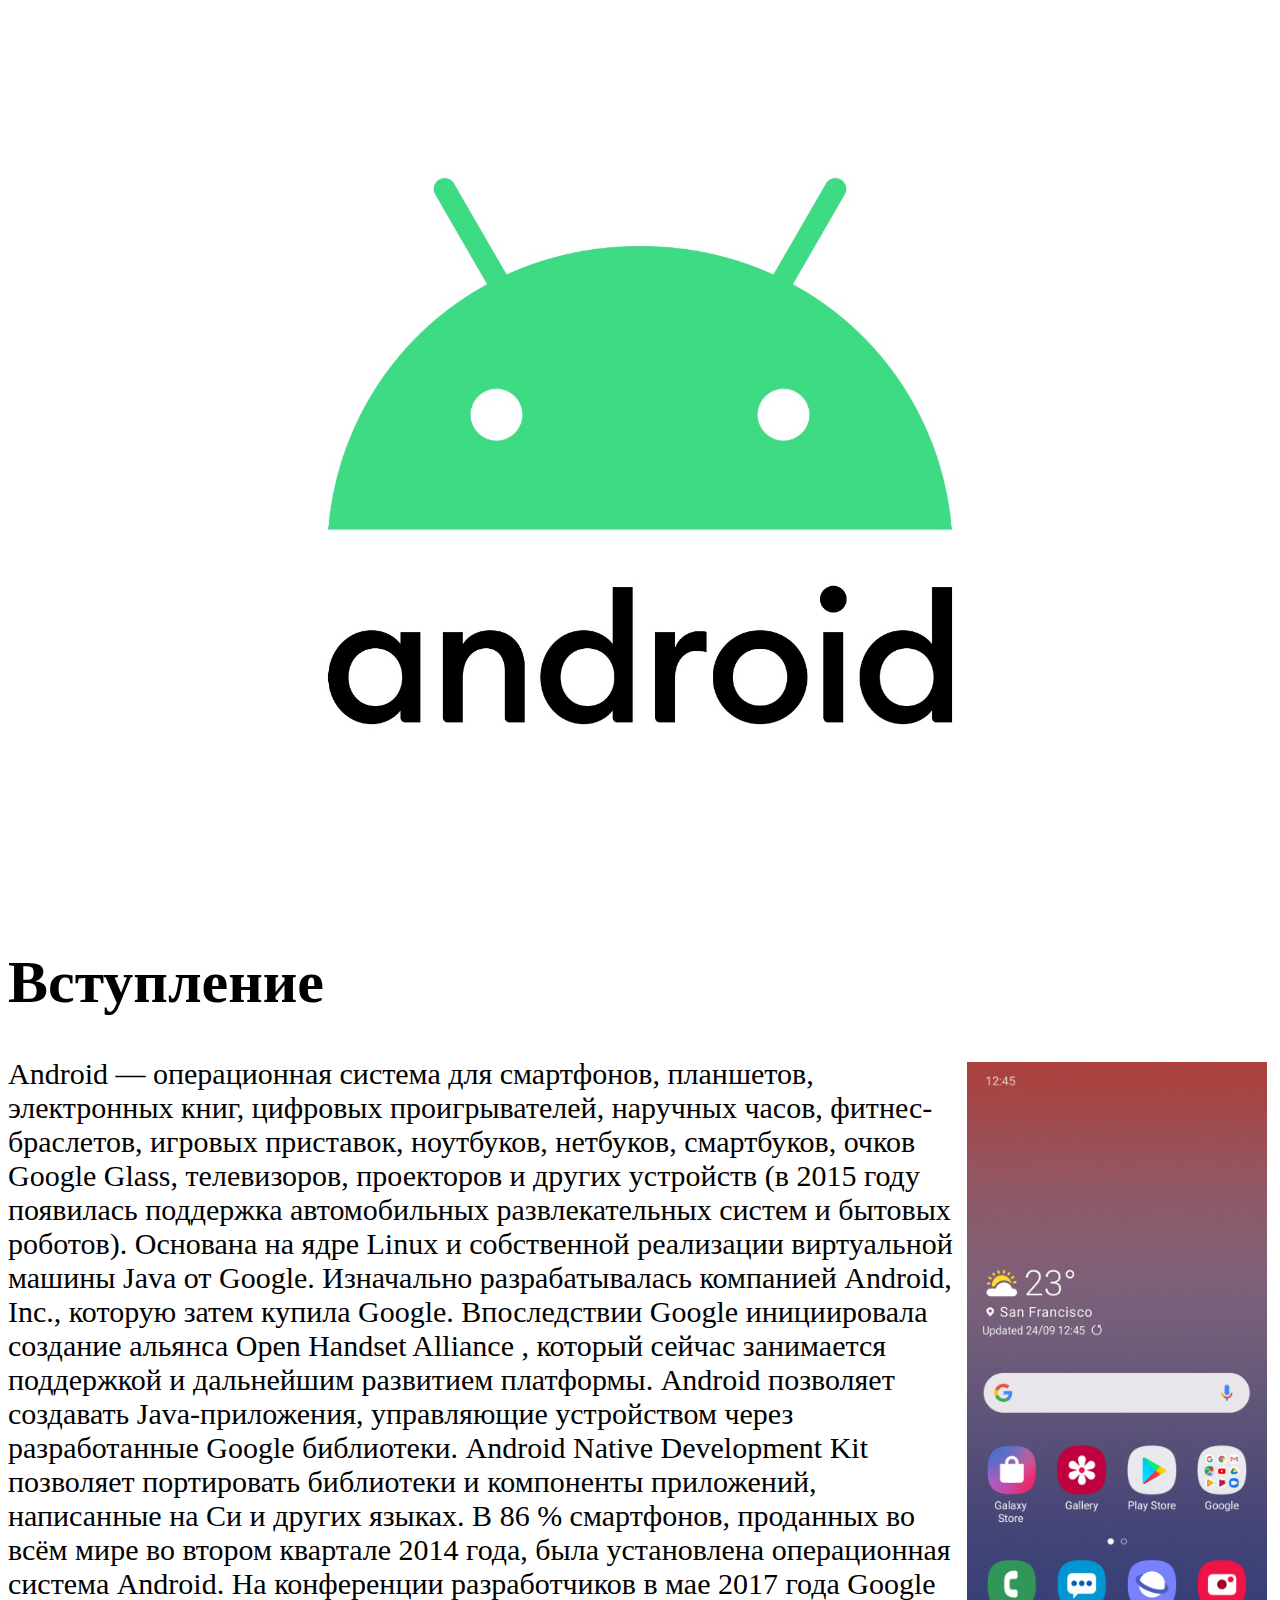
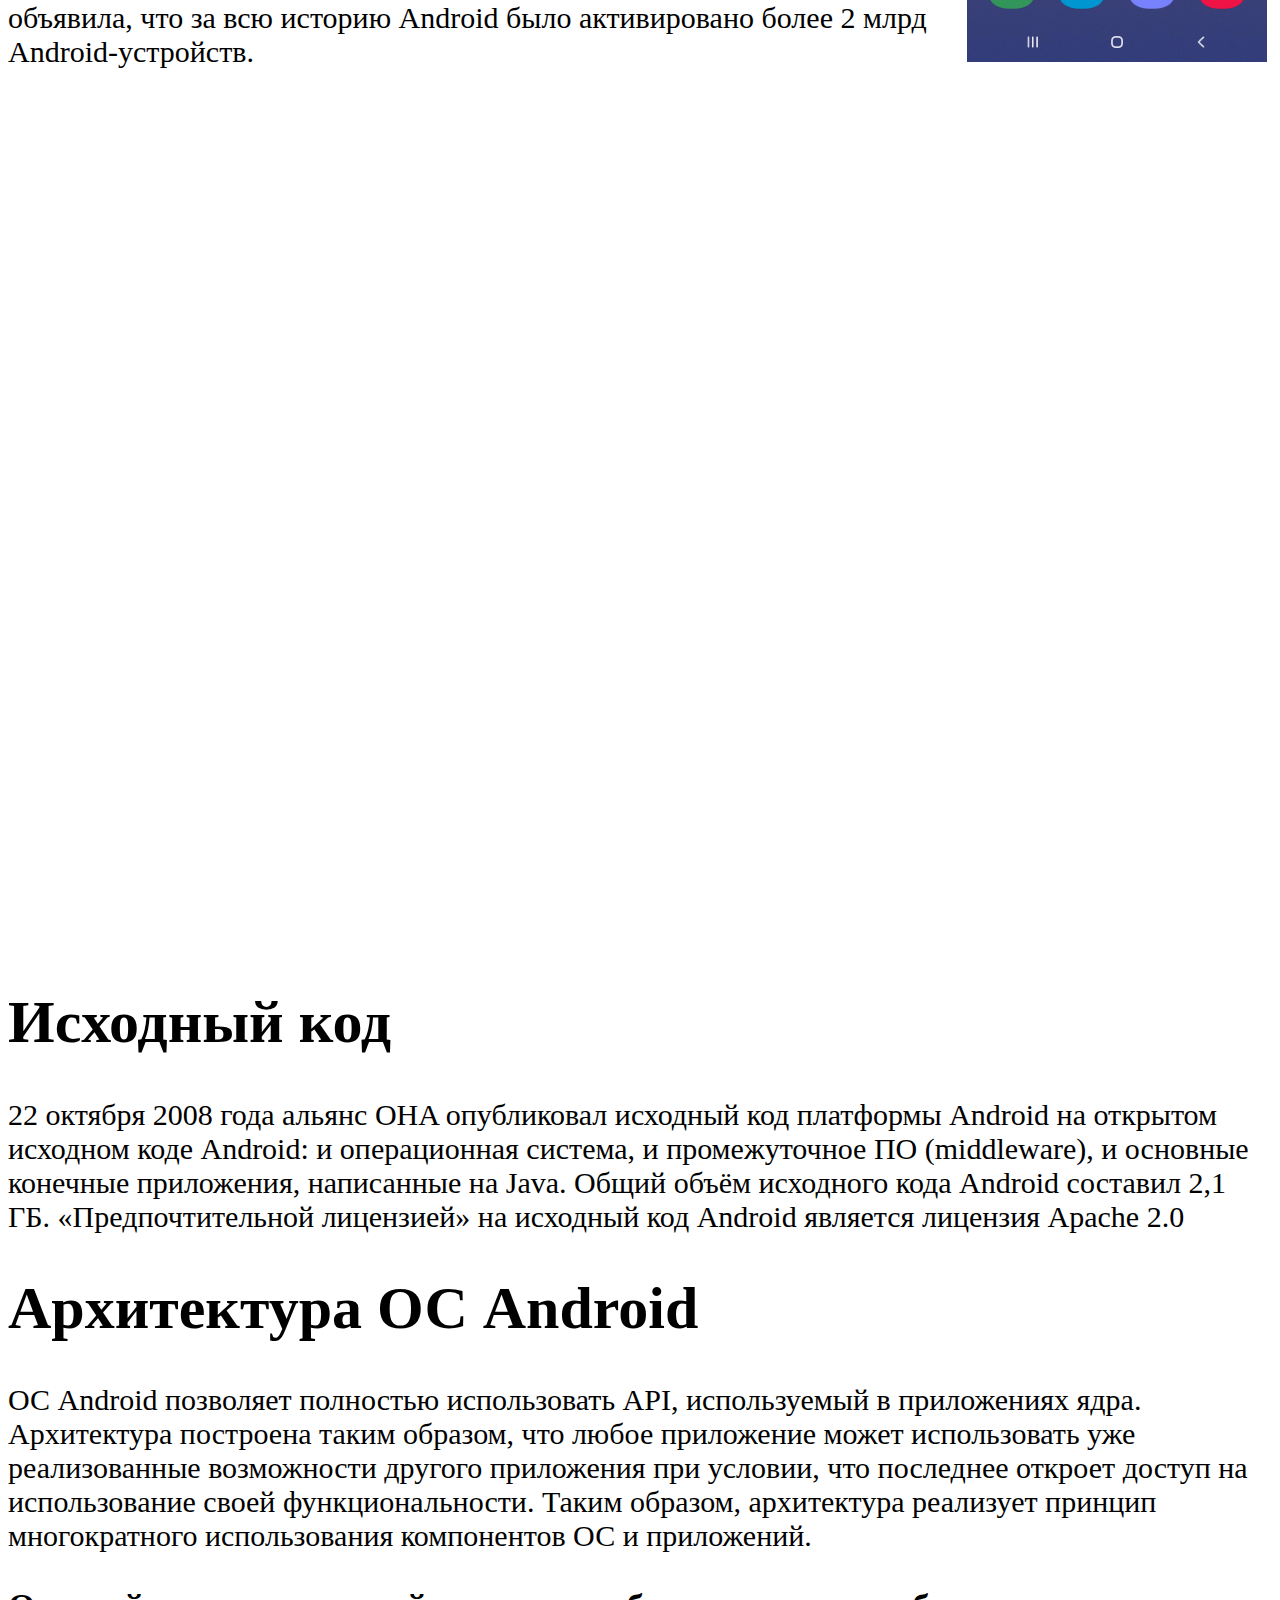
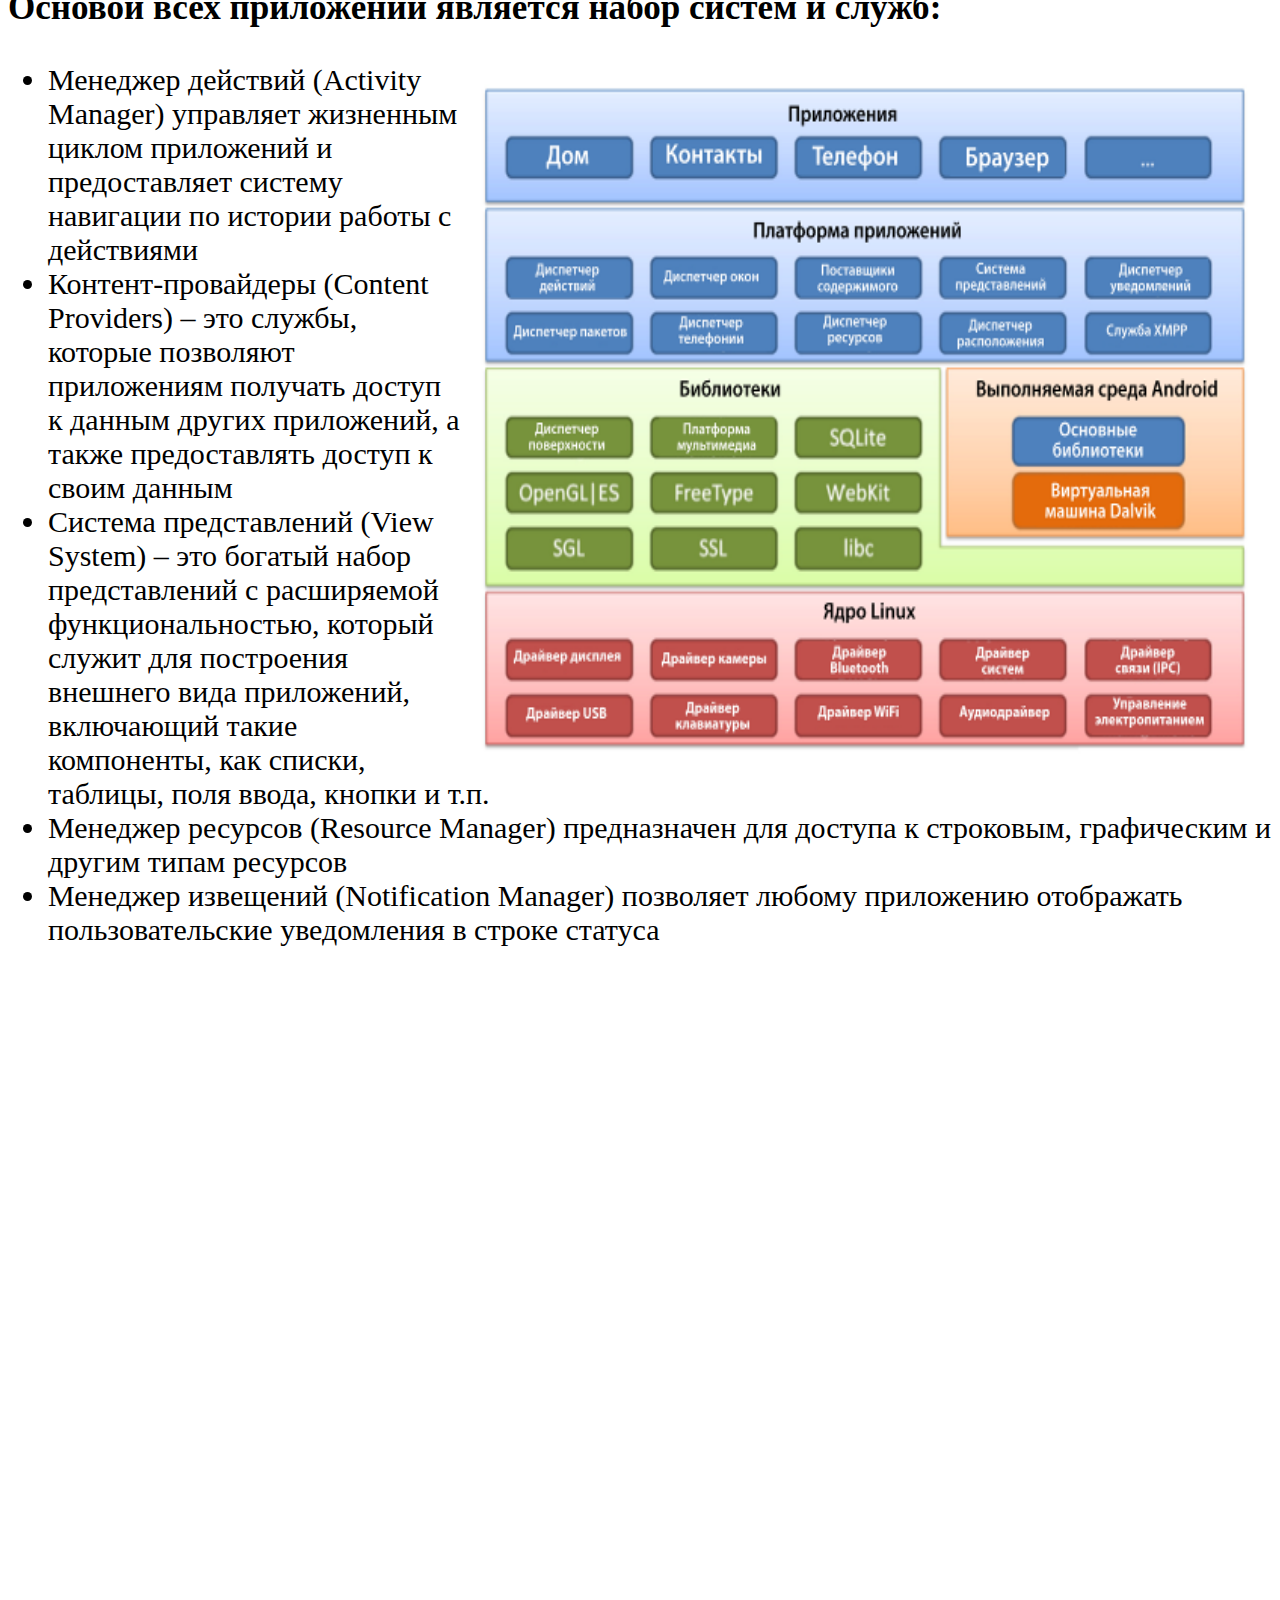
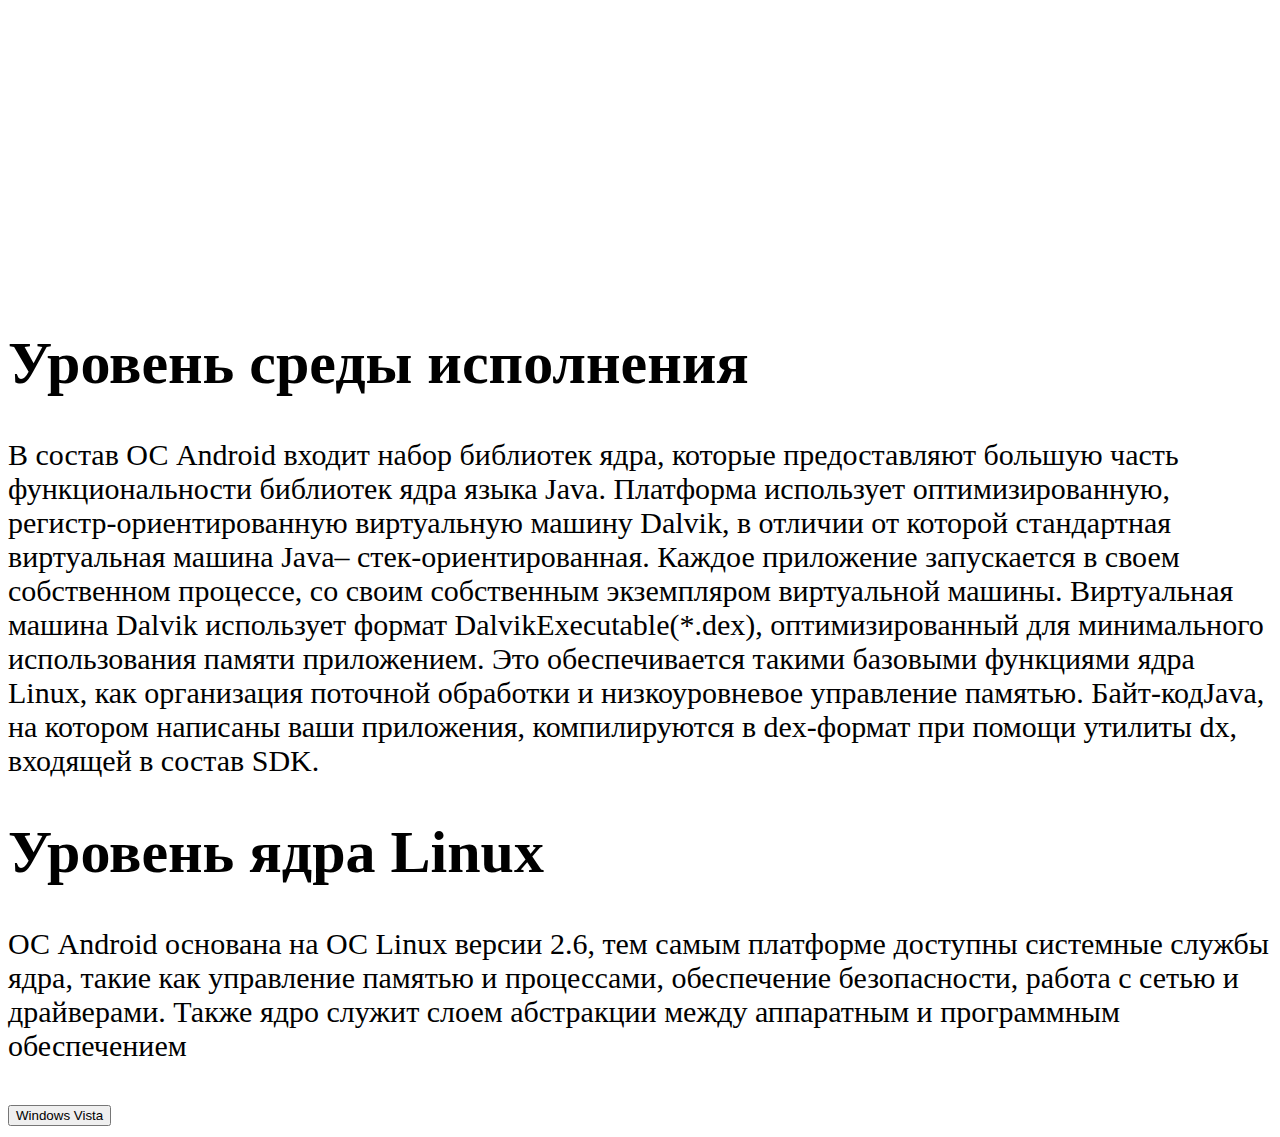
==== index2.html @ 5aaa7a85 "windows and android" ====
<!doctype html>
<html lang="ru">
  <head>
    <meta charset="utf-8">
    <meta name="viewport" content="width=device-width, initial-scale=1, shrink-to-fit=no">
    <link rel="stylesheet" href="https://stackpath.bootstrapcdn.com/bootstrap/4.5.0/css/bootstrap.min.css" integrity="sha384-9aIt2nRpC12Uk9gS9baDl411NQApFmC26EwAOH8WgZl5MYYxFfc+NcPb1dKGj7Sk" crossorigin="anonymous">
    <link rel="stylesheet" href="main.css">
    <title></title>
  </head>
  <body>
    <div class="parallax4"></div>

    <div style="height:700px;background-color:rgba(255, 255, 255, 0.685);font-size:30px" class="p-5 m-5">
    <h1>Вступление</h1>
    <p class="text-justify"> 
          <img src="img/screen-0.jpg"  width="300" height="600"  align="right" vspace="5" hspace="5">
        Android  — операционная система для смартфонов, планшетов, электронных книг, цифровых проигрывателей, наручных часов, фитнес-браслетов, игровых приставок, ноутбуков, нетбуков, смартбуков, очков Google Glass, телевизоров, проекторов и других устройств (в 2015 году появилась поддержка автомобильных развлекательных систем и бытовых роботов).
      
        Основана на ядре Linux и собственной реализации виртуальной машины Java от Google. Изначально разрабатывалась компанией Android, Inc., которую затем купила Google. Впоследствии Google инициировала создание альянса Open Handset Alliance , который сейчас занимается поддержкой и дальнейшим развитием платформы. Android позволяет создавать Java-приложения, управляющие устройством через разработанные Google библиотеки. Android Native Development Kit позволяет портировать библиотеки и компоненты приложений, написанные на Си и других языках.
        
        В 86 % смартфонов, проданных во всём мире во втором квартале 2014 года, была установлена операционная система Android. На конференции разработчиков в мае 2017 года Google объявила, что за всю историю Android было активировано более 2 млрд Android-устройств.
    </p>
    
    </div>

    <div class="parallax5"></div>
    <div style="height:1600px;background-color:rgba(255, 255, 255, 0.685);font-size:30px" class="p-5 m-5">
        <h1>Иcходный код</h1>
        <p class="text-justify">
            22 октября 2008 года альянс OHA опубликовал исходный код платформы Android на открытом исходном коде Android: и операционная система, и промежуточное ПО (middleware), и основные конечные приложения, написанные на Java. Общий объём исходного кода Android составил 2,1 ГБ. «Предпочтительной лицензией» на исходный код Android является лицензия Apache 2.0
        </p>
        <h1>Архитектура ОС Android</h1>
        <p class="text-justify">
            ОС Android позволяет полностью использовать API, используемый в приложениях ядра. Архитектура построена таким образом, что любое приложение может использовать уже реализованные возможности другого приложения при условии, что последнее откроет доступ на использование своей функциональности. Таким образом, архитектура реализует принцип многократного использования компонентов ОС и приложений.
        <h3> Основой всех приложений является набор систем и служб:</h3>    
        <img src="img/image002.png"  width="800" height="700"  align="right" vspace="5" hspace="5">
            <ul>
                <li> Менеджер действий (Activity Manager) управляет жизненным циклом приложений и предоставляет систему навигации по истории работы с действиями</li>
                <li> Контент-провайдеры (Content Providers) – это службы, которые позволяют приложениям получать доступ к данным других приложений, а также предоставлять доступ к своим данным</li>
                <li> Система представлений (View System) – это богатый набор представлений с расширяемой функциональностью, который служит для построения внешнего вида приложений, включающий такие компоненты, как списки, таблицы, поля ввода, кнопки и т.п.</li>
                <li> Менеджер ресурсов (Resource Manager) предназначен для доступа к строковым, графическим и другим типам ресурсов</li>
                <li> Менеджер извещений (Notification Manager) позволяет любому приложению отображать пользовательские уведомления в строке статуса</li>
            </ul>
        
        </p>
        </div>

        <div class="parallax6"></div>
        <div style="height:800px;background-color:rgba(255, 255, 255, 0.685);font-size:30px" class="p-5 m-5">
            <h1>Уровень среды исполнения</h1>
            <p class="text-justify">
                В состав ОС Android входит набор библиотек ядра, которые предоставляют большую часть функциональности библиотек ядра языка Java.
                Платформа использует оптимизированную, регистр-ориентированную виртуальную машину Dalvik, в отличии от которой стандартная виртуальная машина Java– стек-ориентированная. Каждое приложение запускается в своем собственном процессе, со своим собственным экземпляром виртуальной машины. Виртуальная машина Dalvik использует формат DalvikExecutable(*.dex), оптимизированный для минимального использования памяти приложением. Это обеспечивается такими базовыми функциями ядра Linux, как организация поточной обработки и низкоуровневое управление памятью. Байт-кодJava, на котором написаны ваши приложения, компилируются в dex-формат при помощи утилиты dx, входящей в состав SDK.
            </p>
            <h1>Уровень ядра Linux</h1>
            <p class="text-justify">
                ОС Android основана на ОС Linux версии 2.6, тем самым платформе доступны системные службы ядра, такие как управление памятью и процессами, обеспечение безопасности, работа с сетью и драйверами. Также ядро служит слоем абстракции между аппаратным и программным обеспечением 
            </p>
            <a href="index.html">
            <button type="button" class="btn btn-primary"> Windows Vista </button>
            </a>
            </div>
    <script src="https://code.jquery.com/jquery-3.5.1.slim.min.js" integrity="sha384-DfXdz2htPH0lsSSs5nCTpuj/zy4C+OGpamoFVy38MVBnE+IbbVYUew+OrCXaRkfj" crossorigin="anonymous"></script>
    <script src="https://cdn.jsdelivr.net/npm/popper.js@1.16.0/dist/umd/popper.min.js" integrity="sha384-Q6E9RHvbIyZFJoft+2mJbHaEWldlvI9IOYy5n3zV9zzTtmI3UksdQRVvoxMfooAo" crossorigin="anonymous"></script>
    <script src="https://stackpath.bootstrapcdn.com/bootstrap/4.5.0/js/bootstrap.min.js" integrity="sha384-OgVRvuATP1z7JjHLkuOU7Xw704+h835Lr+6QL9UvYjZE3Ipu6Tp75j7Bh/kR0JKI" crossorigin="anonymous"></script>
  </body>
</html>
---- main.css ----
.parallax {
    background-image: url("img/Vista.png");
    min-height: 900px; 
    background-attachment: fixed;
    background-position: center;
    background-repeat: no-repeat;
    background-size: cover;
  }
  .parallax2 {
    background-image: url("img/win.jpg");
    min-height: 900px; 
    background-attachment: fixed;
    background-position: center;
    background-repeat: no-repeat;
    background-size: cover;
  }
  .parallax3 {
    background-image: url("img/Windowsvista.jpg");
    min-height: 900px; 
    background-attachment: fixed;
    background-position: center;
    background-repeat: no-repeat;
    background-size: cover;
  }
a:visited{
    color: white;
}
a:active{
    color: white;
}
.parallax4 {
    background-image: url("img/Android_logo.jpg");
    min-height: 900px; 
    background-attachment: fixed;
    background-position: center;
    background-repeat: no-repeat;
    background-size: cover;
  }
  .parallax5 {
    background-image: url("img/google-android_large.png");
    min-height: 900px; 
    background-attachment: fixed;
    background-position: center;
    background-repeat: no-repeat;
    background-size: cover;
  }
  .parallax6 {
    background-image: url("img/1_rpu-OuiHBtkOLNGzpcXdsQ.png");
    min-height: 900px; 
    background-attachment: fixed;
    background-position: center;
    background-repeat: no-repeat;
    background-size: cover;
  }
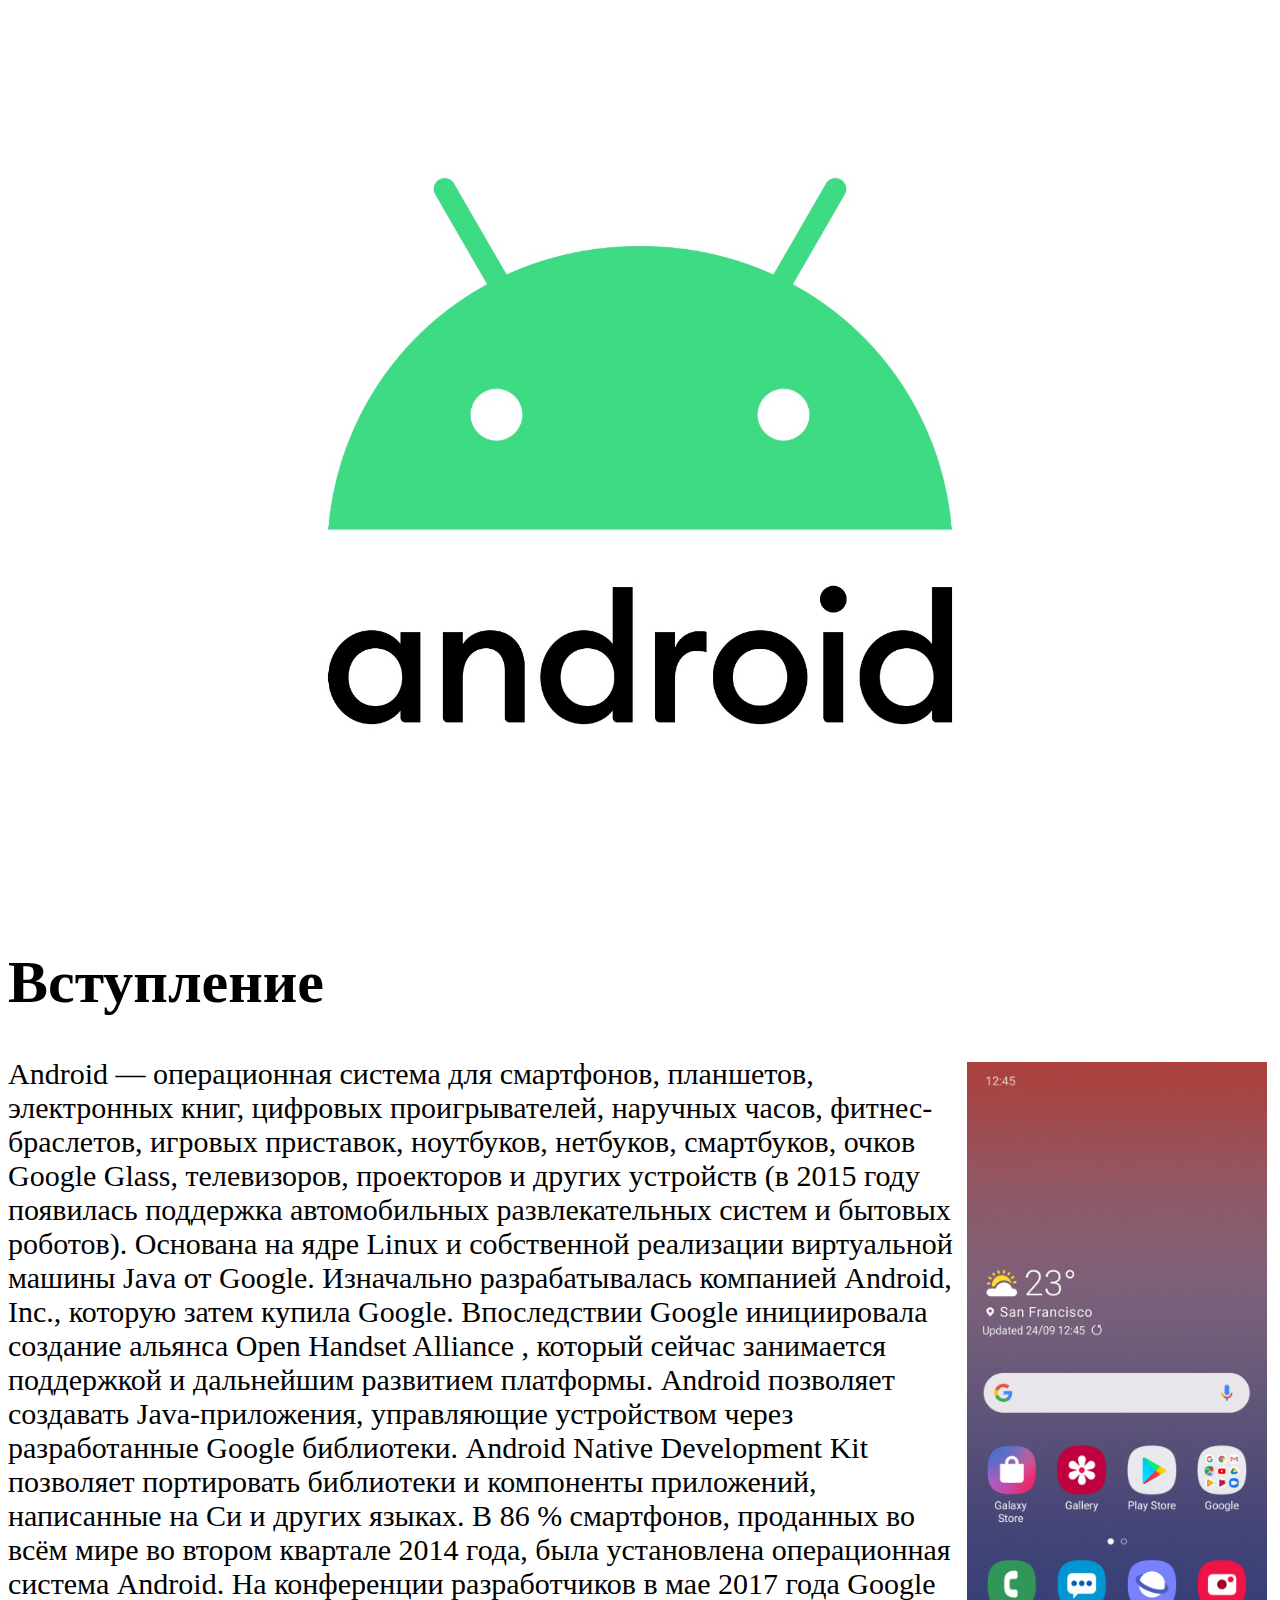
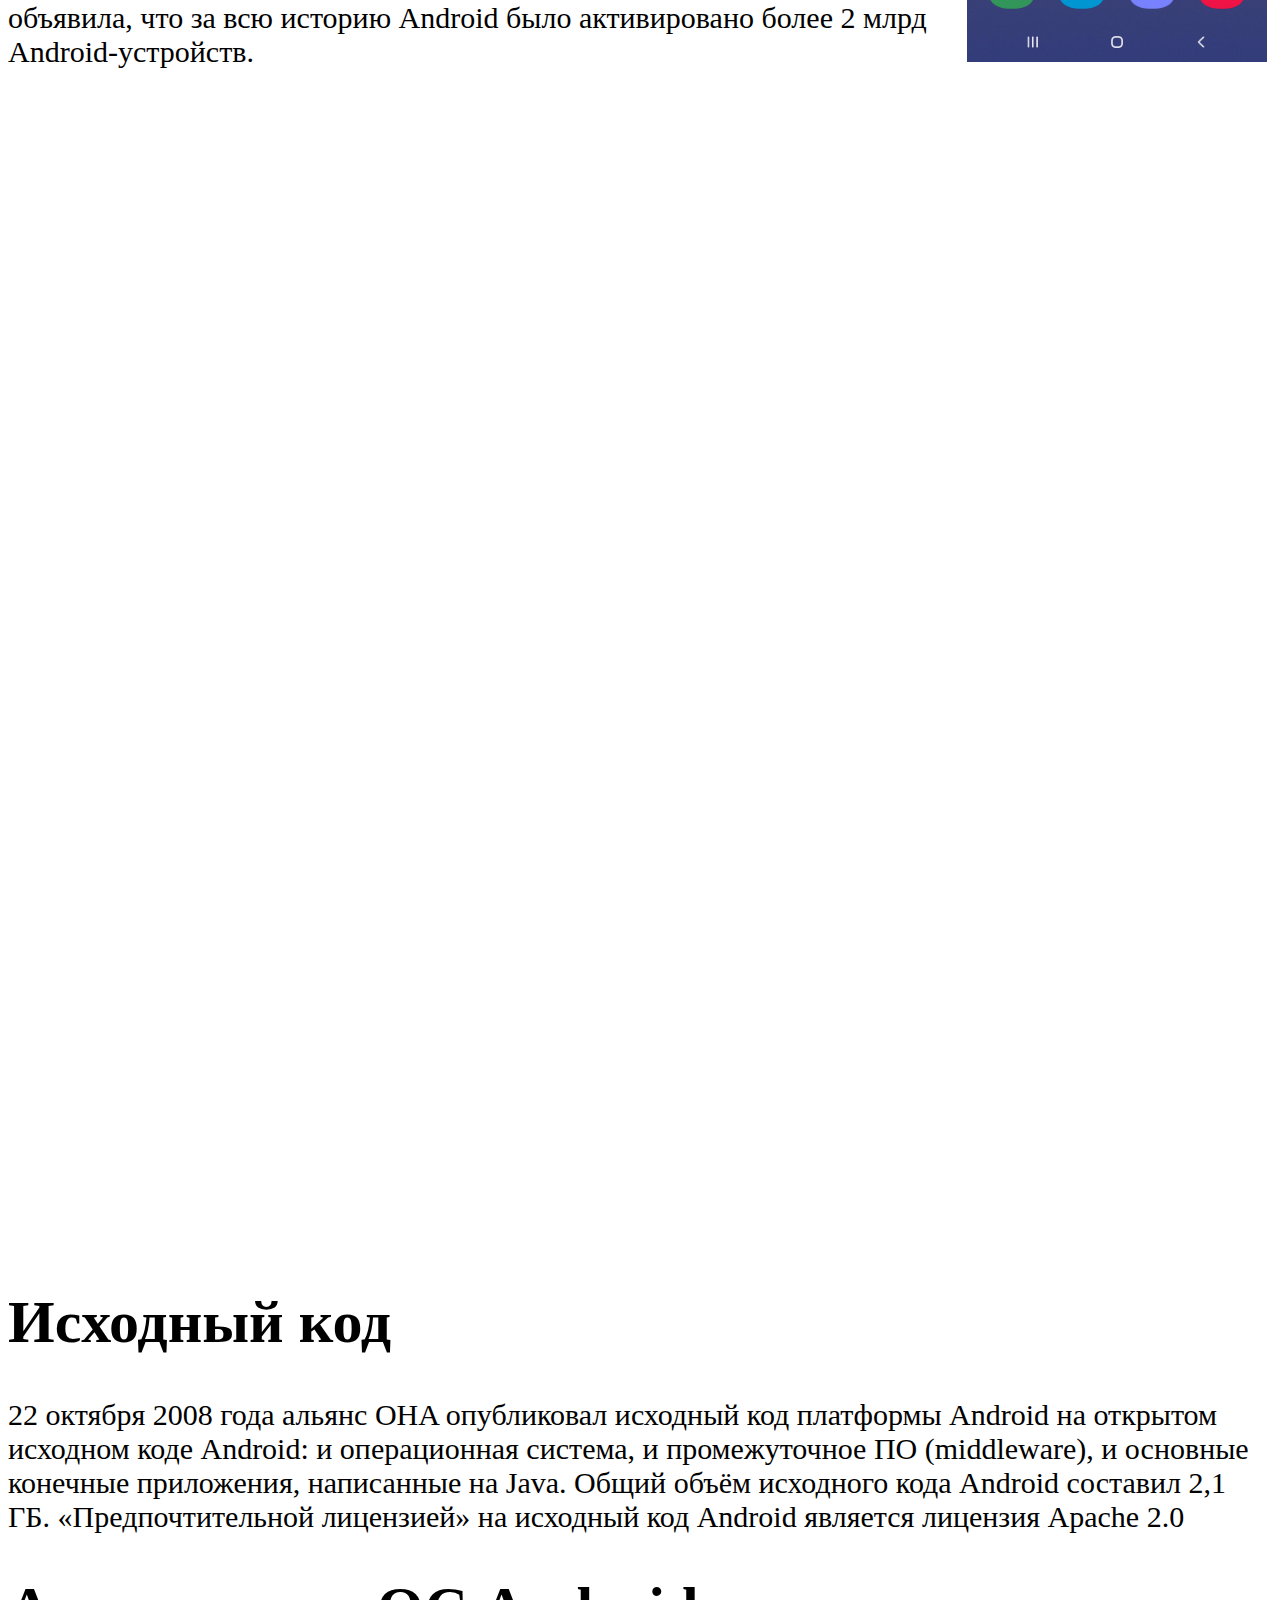
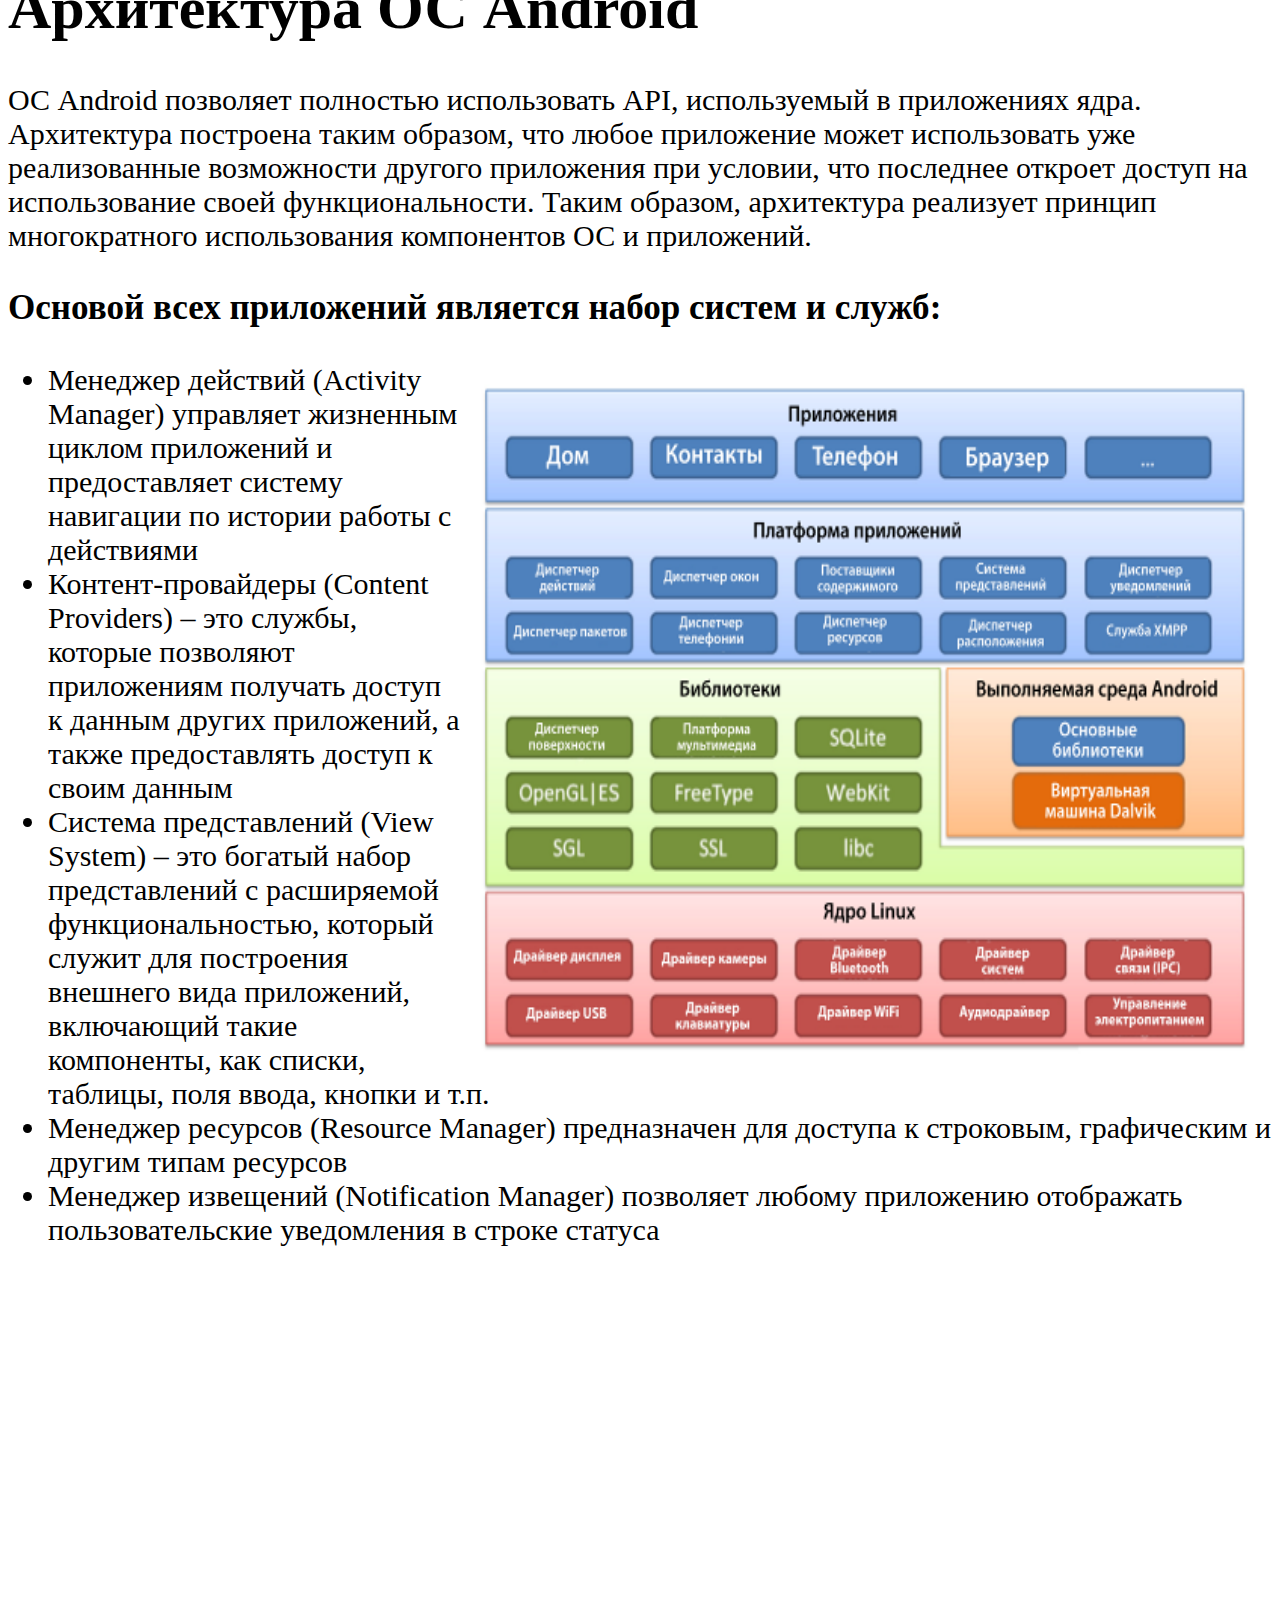
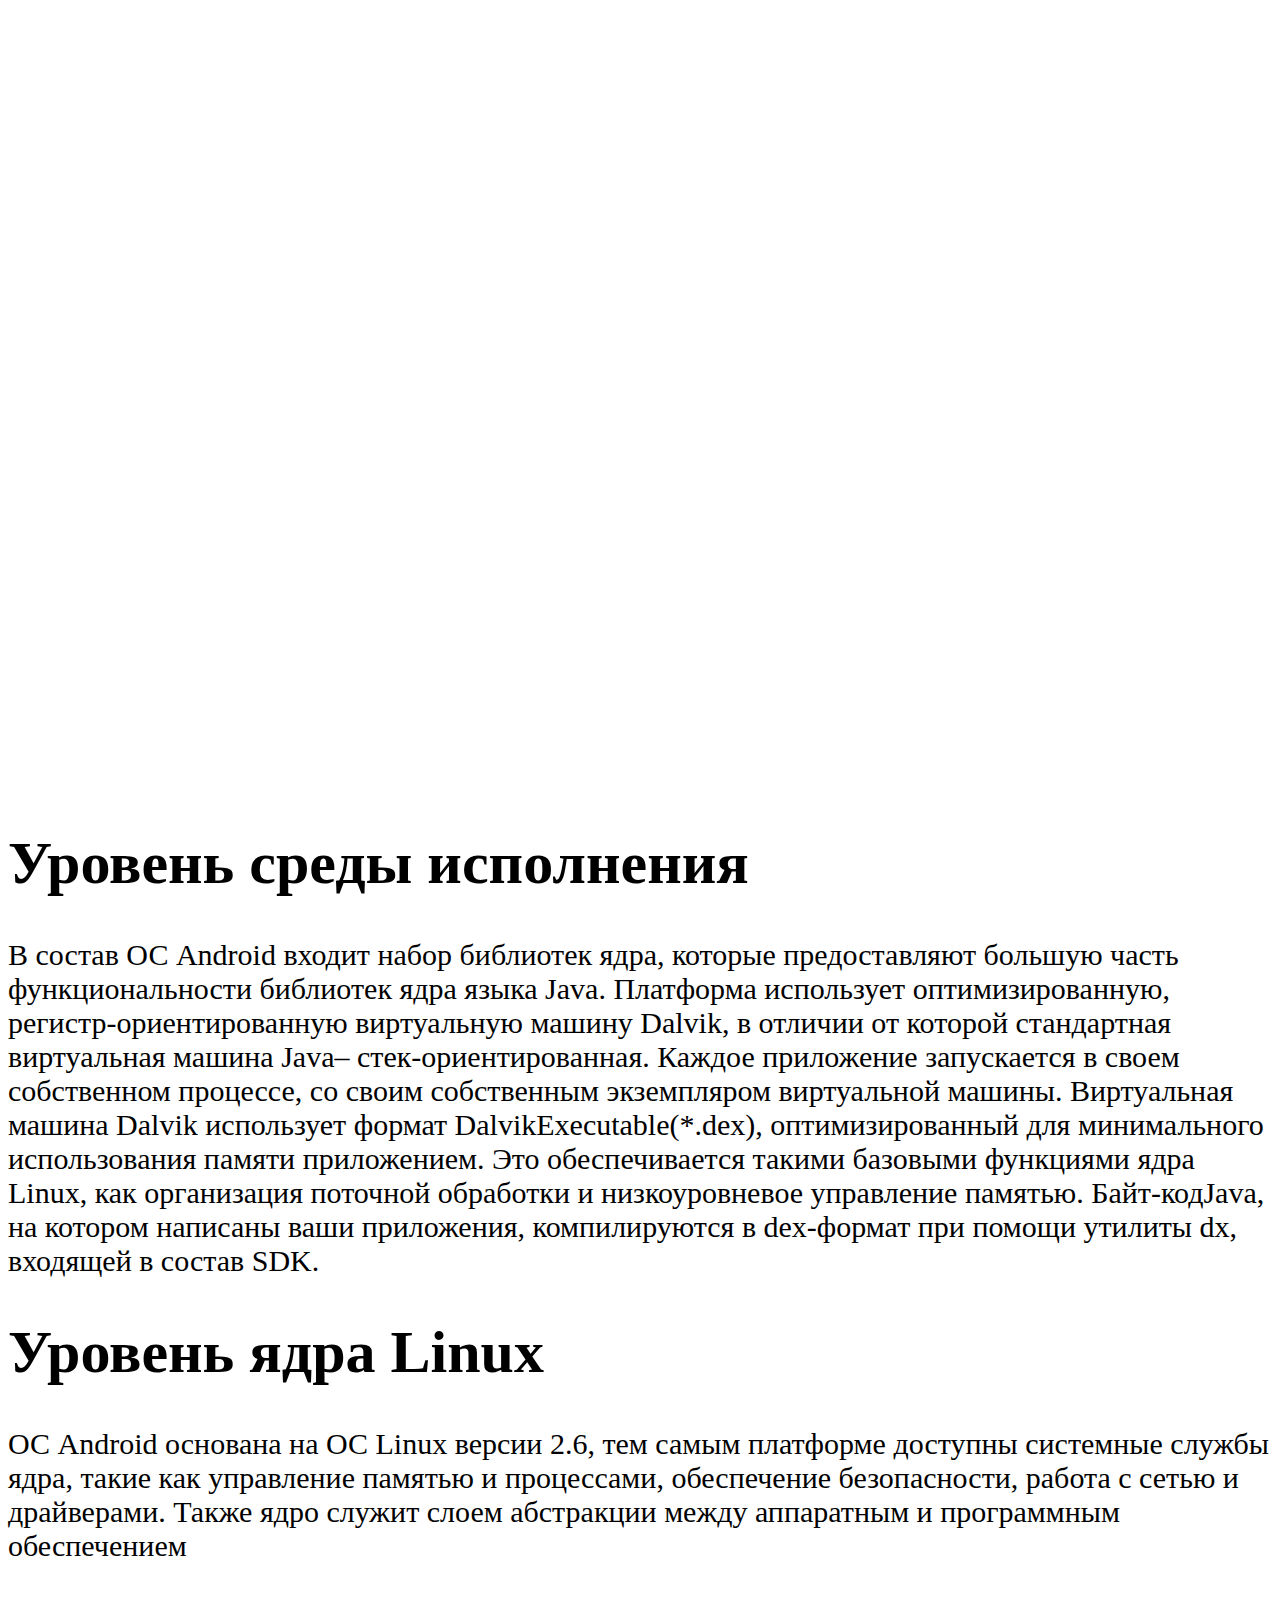
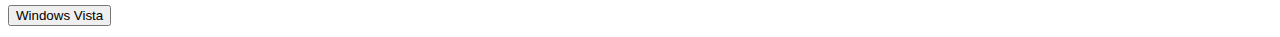
==== commit 8b8ee953: "fix" ====
--- a/index2.html
+++ b/index2.html
@@ -10,7 +10,7 @@
   <body>
     <div class="parallax4"></div>
 
-    <div style="height:700px;background-color:rgba(255, 255, 255, 0.685);font-size:30px" class="p-5 m-5">
+    <div style="height:1000px;background-color:rgba(255, 255, 255, 0.685);font-size:30px" class="p-5 m-5">
     <h1>Вступление</h1>
     <p class="text-justify"> 
           <img src="img/screen-0.jpg"  width="300" height="600"  align="right" vspace="5" hspace="5">
@@ -24,7 +24,7 @@
     </div>
 
     <div class="parallax5"></div>
-    <div style="height:1600px;background-color:rgba(255, 255, 255, 0.685);font-size:30px" class="p-5 m-5">
+    <div style="height:1800px;background-color:rgba(255, 255, 255, 0.685);font-size:30px" class="p-5 m-5">
         <h1>Иcходный код</h1>
         <p class="text-justify">
             22 октября 2008 года альянс OHA опубликовал исходный код платформы Android на открытом исходном коде Android: и операционная система, и промежуточное ПО (middleware), и основные конечные приложения, написанные на Java. Общий объём исходного кода Android составил 2,1 ГБ. «Предпочтительной лицензией» на исходный код Android является лицензия Apache 2.0
